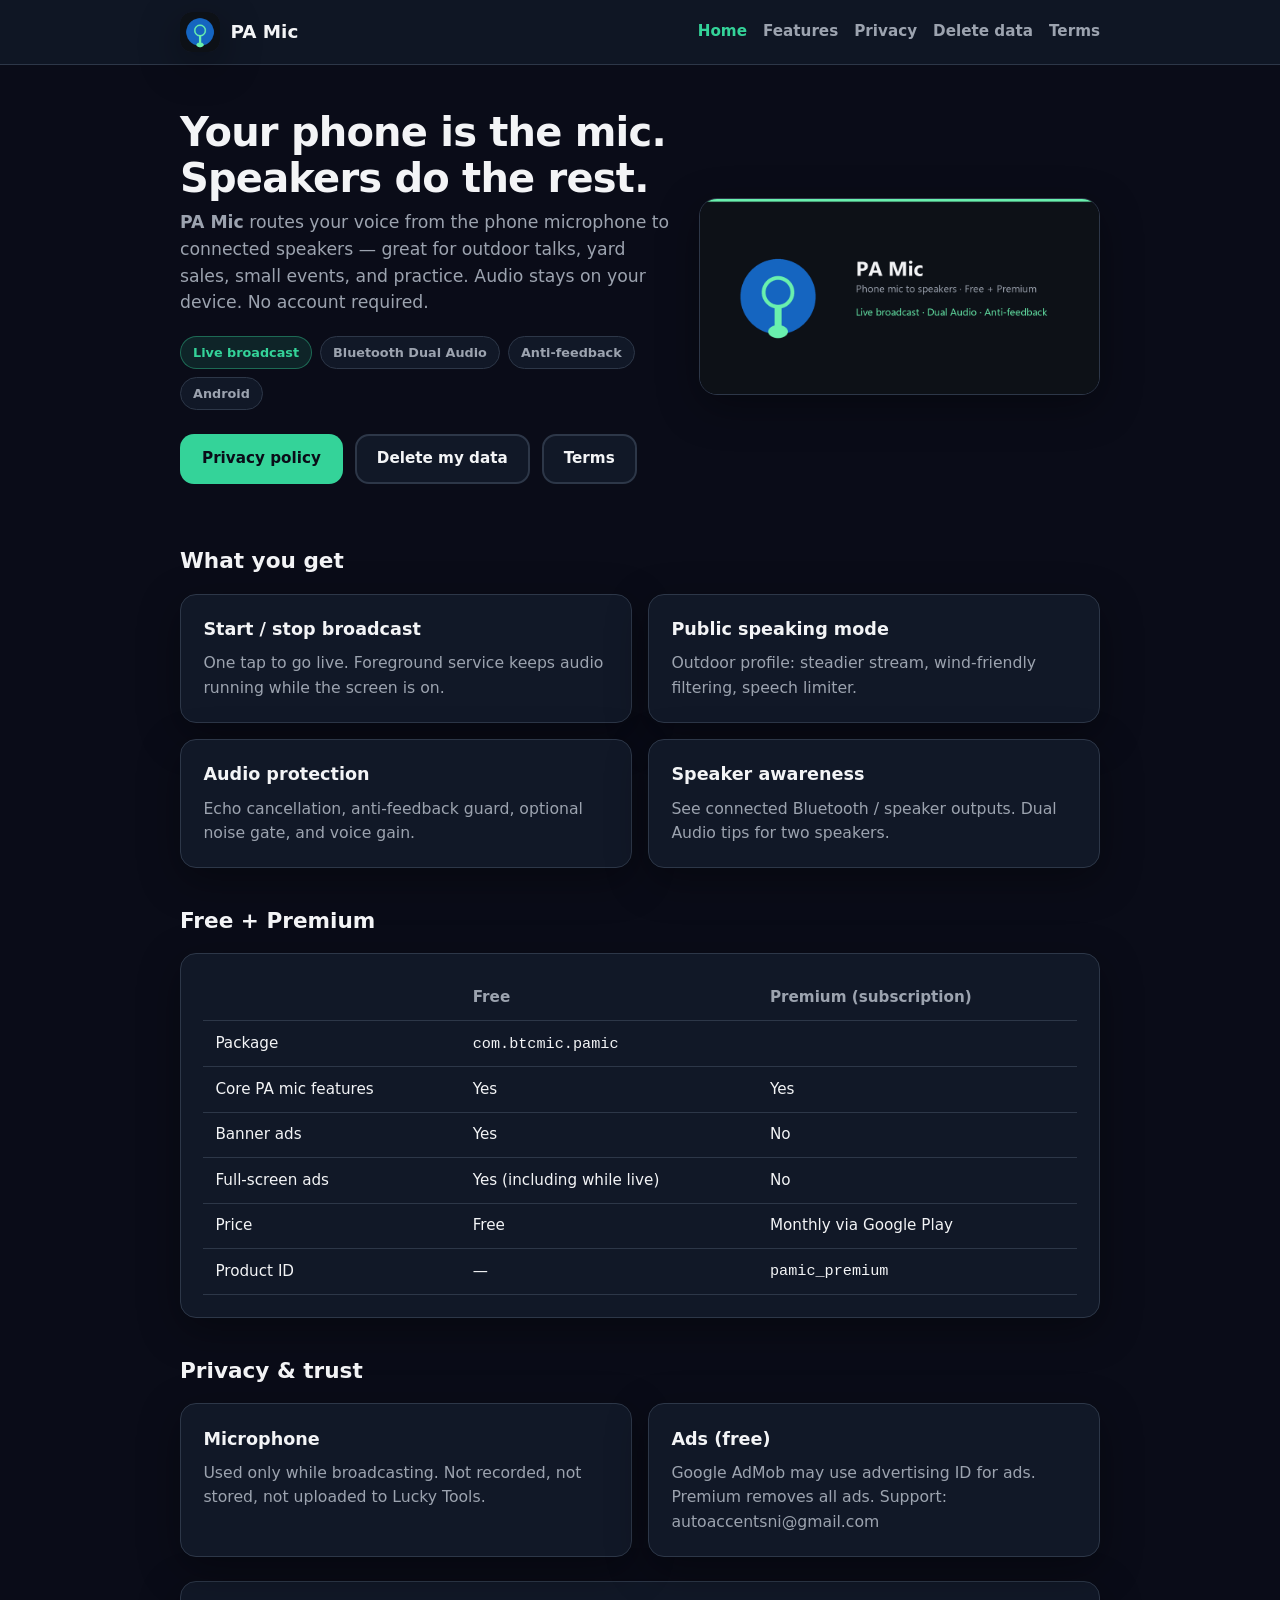
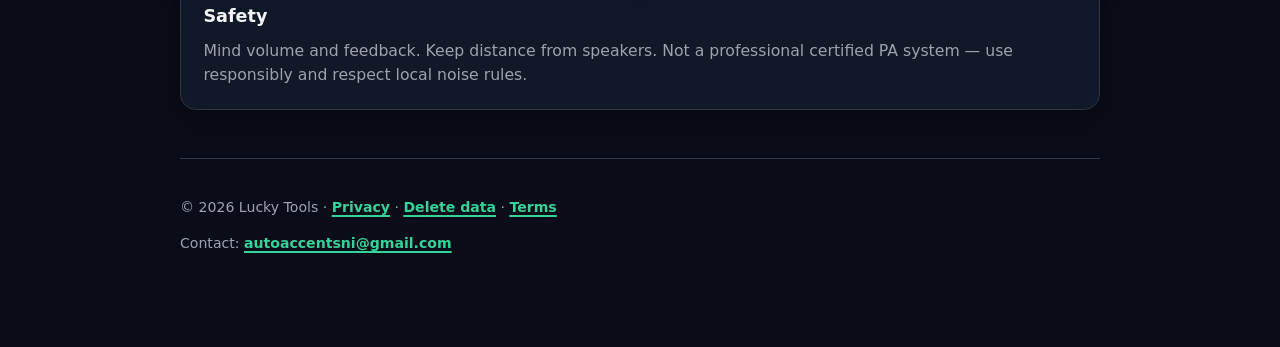
==== index.html @ 46acba79 "PA Mic freemium website — privacy, terms, delete data" ====
<!DOCTYPE html>
<html lang="en-GB">
<head>
  <meta charset="utf-8" />
  <meta name="viewport" content="width=device-width, initial-scale=1" />
  <title>PA Mic — phone microphone to speakers</title>
  <meta name="description" content="PA Mic by Lucky Tools. Speak into your phone and broadcast your voice to Bluetooth or phone speakers. Free with ads, or Premium ad-free." />
  <meta property="og:title" content="PA Mic" />
  <meta property="og:description" content="Turn your phone into a PA mic for outdoor speaking and events." />
  <meta property="og:image" content="assets/feature_graphic.png" />
  <link rel="stylesheet" href="styles.css" />
  <link rel="icon" type="image/png" href="assets/icon_512.png" />
  <link rel="apple-touch-icon" href="assets/icon_512.png" />
</head>
<body>
  <header class="site-header">
    <div class="inner">
      <a class="brand" href="index.html">
        <span class="brand-mark"><img src="assets/icon_512.png" alt="" width="40" height="40" /></span>
        PA Mic
      </a>
      <nav class="nav" aria-label="Main">
        <a href="index.html" aria-current="page">Home</a>
        <a href="#features">Features</a>
        <a href="privacy.html">Privacy</a>
        <a href="delete-data.html">Delete data</a>
        <a href="terms.html">Terms</a>
      </nav>
    </div>
  </header>

  <main class="wrap">
    <section class="hero">
      <div>
        <h1>Your phone is the mic. Speakers do the rest.</h1>
        <p class="lede">
          <strong>PA Mic</strong> routes your voice from the phone microphone to connected
          speakers — great for outdoor talks, yard sales, small events, and practice.
          Audio stays on your device. No account required.
        </p>
        <div class="badge-row">
          <span class="badge accent">Live broadcast</span>
          <span class="badge">Bluetooth Dual Audio</span>
          <span class="badge">Anti-feedback</span>
          <span class="badge">Android</span>
        </div>
        <div class="btn-row">
          <a class="btn btn-primary" href="privacy.html">Privacy policy</a>
          <a class="btn btn-secondary" href="delete-data.html">Delete my data</a>
          <a class="btn btn-secondary" href="terms.html">Terms</a>
        </div>
      </div>
      <div>
        <img class="hero-feature" src="assets/feature_graphic.png" width="1024" height="500" alt="PA Mic — speak into your phone, play on speakers" />
      </div>
    </section>

    <section class="section" id="features">
      <div class="section-head">
        <h2>What you get</h2>
      </div>
      <div class="grid-2">
        <article class="card">
          <h3>Start / stop broadcast</h3>
          <p>One tap to go live. Foreground service keeps audio running while the screen is on.</p>
        </article>
        <article class="card">
          <h3>Public speaking mode</h3>
          <p>Outdoor profile: steadier stream, wind-friendly filtering, speech limiter.</p>
        </article>
        <article class="card">
          <h3>Audio protection</h3>
          <p>Echo cancellation, anti-feedback guard, optional noise gate, and voice gain.</p>
        </article>
        <article class="card">
          <h3>Speaker awareness</h3>
          <p>See connected Bluetooth / speaker outputs. Dual Audio tips for two speakers.</p>
        </article>
      </div>
    </section>

    <section class="section">
      <div class="section-head">
        <h2>Free + Premium</h2>
      </div>
      <div class="card" style="overflow-x:auto">
        <table class="tier-table">
          <thead>
            <tr><th></th><th>Free</th><th>Premium (subscription)</th></tr>
          </thead>
          <tbody>
            <tr>
              <td>Package</td>
              <td colspan="2"><code>com.btcmic.pamic</code></td>
            </tr>
            <tr><td>Core PA mic features</td><td>Yes</td><td>Yes</td></tr>
            <tr><td>Banner ads</td><td>Yes</td><td>No</td></tr>
            <tr><td>Full-screen ads</td><td>Yes (including while live)</td><td>No</td></tr>
            <tr><td>Price</td><td>Free</td><td>Monthly via Google Play</td></tr>
            <tr><td>Product ID</td><td>—</td><td><code>pamic_premium</code></td></tr>
          </tbody>
        </table>
      </div>
    </section>

    <section class="section">
      <div class="section-head"><h2>Privacy &amp; trust</h2></div>
      <div class="grid-2">
        <article class="card">
          <h3>Microphone</h3>
          <p>Used only while broadcasting. Not recorded, not stored, not uploaded to Lucky Tools.</p>
        </article>
        <article class="card">
          <h3>Ads (free)</h3>
          <p>Google AdMob may use advertising ID for ads. Premium removes all ads. Support: autoaccentsni@gmail.com</p>
        </article>
      </div>
    </section>

    <article class="card" style="margin-top:1.5rem">
      <h3>Safety</h3>
      <p>
        Mind volume and feedback. Keep distance from speakers. Not a professional certified PA system —
        use responsibly and respect local noise rules.
      </p>
    </article>

    <footer class="site-footer">
      <p>© <span id="y"></span> Lucky Tools ·
        <a href="privacy.html">Privacy</a> ·
        <a href="delete-data.html">Delete data</a> ·
        <a href="terms.html">Terms</a>
      </p>
      <p>Contact: <a href="mailto:autoaccentsni@gmail.com">autoaccentsni@gmail.com</a></p>
    </footer>
  </main>
  <script>document.getElementById('y').textContent = new Date().getFullYear();</script>
</body>
</html>
---- styles.css ----
/* UK Pay Calc — dark mint theme (matches app) */
:root {
  --bg: #0a0c18;
  --surface: #111827;
  --surface-high: #1a1f35;
  --ink: #f3f4f6;
  --muted: #9ca3af;
  --accent: #34d399;
  --accent-dim: #10b981;
  --border: #2d3748;
  --danger: #ef4444;
  --radius: 16px;
  --shadow: 0 12px 40px rgba(0, 0, 0, 0.35);
  --max: 960px;
  --font: "Segoe UI", system-ui, -apple-system, Roboto, "Helvetica Neue", Arial, sans-serif;
}

*,
*::before,
*::after {
  box-sizing: border-box;
}

html {
  scroll-behavior: smooth;
}

body {
  margin: 0;
  font-family: var(--font);
  background: var(--bg);
  color: var(--ink);
  line-height: 1.55;
  font-size: 17px;
  min-height: 100vh;
}

img {
  max-width: 100%;
  height: auto;
  display: block;
}

a {
  color: var(--accent);
  text-decoration-thickness: 1.5px;
  text-underline-offset: 3px;
}

a:hover {
  color: var(--accent-dim);
}

.wrap {
  max-width: var(--max);
  margin: 0 auto;
  padding: 0 1.25rem 3rem;
}

.site-header {
  background: rgba(17, 24, 39, 0.92);
  border-bottom: 1px solid var(--border);
  position: sticky;
  top: 0;
  z-index: 20;
  backdrop-filter: blur(10px);
}

.site-header .inner {
  max-width: var(--max);
  margin: 0 auto;
  padding: 0.75rem 1.25rem;
  display: flex;
  align-items: center;
  justify-content: space-between;
  gap: 1rem;
  flex-wrap: wrap;
}

.brand {
  display: flex;
  align-items: center;
  gap: 0.65rem;
  text-decoration: none;
  color: var(--ink);
  font-weight: 700;
  font-size: 1.15rem;
}

.brand-mark {
  width: 40px;
  height: 40px;
  border-radius: 12px;
  overflow: hidden;
  box-shadow: var(--shadow);
  flex-shrink: 0;
  background: var(--surface-high);
}

.brand-mark img {
  width: 100%;
  height: 100%;
  object-fit: cover;
}

.nav {
  display: flex;
  gap: 0.35rem 1rem;
  flex-wrap: wrap;
  font-size: 0.95rem;
}

.nav a {
  color: var(--muted);
  text-decoration: none;
  font-weight: 600;
}

.nav a:hover,
.nav a[aria-current="page"] {
  color: var(--accent);
}

.hero {
  padding: 2rem 0 1rem;
  display: grid;
  gap: 1.75rem;
  align-items: center;
}

@media (min-width: 800px) {
  .hero {
    grid-template-columns: 1.1fr 0.9fr;
    padding: 2.75rem 0 1.5rem;
  }
}

.hero h1 {
  margin: 0 0 0.5rem;
  font-size: clamp(1.85rem, 4vw, 2.5rem);
  font-weight: 800;
  letter-spacing: -0.02em;
  line-height: 1.15;
}

.hero .lede {
  margin: 0;
  color: var(--muted);
  font-size: 1.08rem;
  max-width: 36em;
}

.hero-feature {
  width: 100%;
  border-radius: 18px;
  border: 1px solid var(--border);
  box-shadow: var(--shadow);
  background: var(--surface);
}

.badge-row {
  display: flex;
  flex-wrap: wrap;
  gap: 0.5rem;
  margin-top: 1.25rem;
}

.badge {
  display: inline-block;
  padding: 0.35rem 0.75rem;
  border-radius: 999px;
  background: var(--surface);
  border: 1px solid var(--border);
  font-size: 0.8rem;
  font-weight: 600;
  color: var(--muted);
}

.badge.accent {
  background: rgba(52, 211, 153, 0.12);
  border-color: rgba(52, 211, 153, 0.4);
  color: var(--accent);
}

.section {
  margin: 2.25rem 0 1rem;
}

.section-head {
  display: flex;
  flex-wrap: wrap;
  align-items: baseline;
  justify-content: space-between;
  gap: 0.5rem 1rem;
  margin-bottom: 1rem;
}

.section-head h2 {
  margin: 0;
  font-size: 1.35rem;
  font-weight: 800;
}

.section-head p {
  margin: 0;
  color: var(--muted);
  font-size: 0.95rem;
}

.shot-gallery {
  display: grid;
  grid-template-columns: repeat(2, 1fr);
  gap: 0.85rem;
}

@media (min-width: 720px) {
  .shot-gallery {
    grid-template-columns: repeat(3, 1fr);
    gap: 1rem;
  }
}

.shot-card {
  background: var(--surface);
  border: 1px solid var(--border);
  border-radius: 18px;
  overflow: hidden;
  box-shadow: var(--shadow);
}

.shot-card figure {
  margin: 0;
  background: #0d111c;
  aspect-ratio: 9 / 16;
  overflow: hidden;
}

.shot-card img {
  width: 100%;
  height: 100%;
  object-fit: cover;
  object-position: top center;
}

.shot-card figcaption {
  padding: 0.75rem 0.9rem 0.95rem;
  font-size: 0.88rem;
  font-weight: 700;
  color: var(--ink);
}

.shot-card figcaption span {
  display: block;
  margin-top: 0.2rem;
  font-weight: 500;
  color: var(--muted);
  font-size: 0.82rem;
  line-height: 1.35;
}

.card {
  background: var(--surface);
  border: 1px solid var(--border);
  border-radius: var(--radius);
  padding: 1.35rem 1.4rem;
  box-shadow: var(--shadow);
}

.card h2,
.card h3 {
  margin: 0 0 0.5rem;
  font-size: 1.1rem;
}

.card p {
  margin: 0;
  color: var(--muted);
  font-size: 0.98rem;
}

.grid-2 {
  display: grid;
  gap: 1rem;
}

@media (min-width: 560px) {
  .grid-2 {
    grid-template-columns: 1fr 1fr;
  }
}

.btn-row {
  display: flex;
  flex-wrap: wrap;
  gap: 0.75rem;
  margin-top: 1.5rem;
}

.btn {
  display: inline-flex;
  align-items: center;
  justify-content: center;
  min-height: 48px;
  padding: 0.7rem 1.25rem;
  border-radius: 14px;
  font-weight: 700;
  font-size: 0.95rem;
  text-decoration: none;
  border: 2px solid transparent;
}

.btn-primary {
  background: var(--accent);
  color: var(--bg);
}

.btn-primary:hover {
  background: var(--accent-dim);
  color: var(--bg);
}

.btn-secondary {
  background: var(--surface);
  color: var(--ink);
  border-color: var(--border);
}

.btn-secondary:hover {
  background: var(--surface-high);
  color: var(--ink);
}

.doc-meta {
  color: var(--muted);
  font-size: 0.9rem;
  margin: 0 0 1.5rem;
}

.doc h1 {
  font-size: 1.85rem;
  margin: 1.5rem 0 0.35rem;
  font-weight: 800;
}

.doc h2 {
  font-size: 1.2rem;
  margin: 1.75rem 0 0.5rem;
  font-weight: 700;
  color: var(--ink);
  padding-top: 0.25rem;
  border-top: 1px solid var(--border);
}

.doc h2:first-of-type {
  border-top: none;
  padding-top: 0;
}

.doc p,
.doc li {
  color: var(--ink);
}

.doc ul,
.doc ol {
  padding-left: 1.25rem;
}

.doc li {
  margin: 0.35rem 0;
}

.doc .note {
  background: rgba(52, 211, 153, 0.1);
  border: 1px solid rgba(52, 211, 153, 0.28);
  border-radius: 12px;
  padding: 0.9rem 1rem;
  font-size: 0.95rem;
  margin: 1rem 0;
  color: var(--ink);
}

.doc code {
  font-size: 0.9em;
  background: var(--surface-high);
  padding: 0.1rem 0.35rem;
  border-radius: 6px;
}

.site-footer {
  margin-top: 3rem;
  padding: 1.5rem 0 2rem;
  border-top: 1px solid var(--border);
  color: var(--muted);
  font-size: 0.88rem;
}

.site-footer a {
  font-weight: 600;
}

.tier-table {
  width: 100%;
  border-collapse: collapse;
  font-size: 0.95rem;
}

.tier-table th,
.tier-table td {
  text-align: left;
  padding: 0.65rem 0.75rem;
  border-bottom: 1px solid var(--border);
}

.tier-table th {
  color: var(--muted);
  font-weight: 600;
}
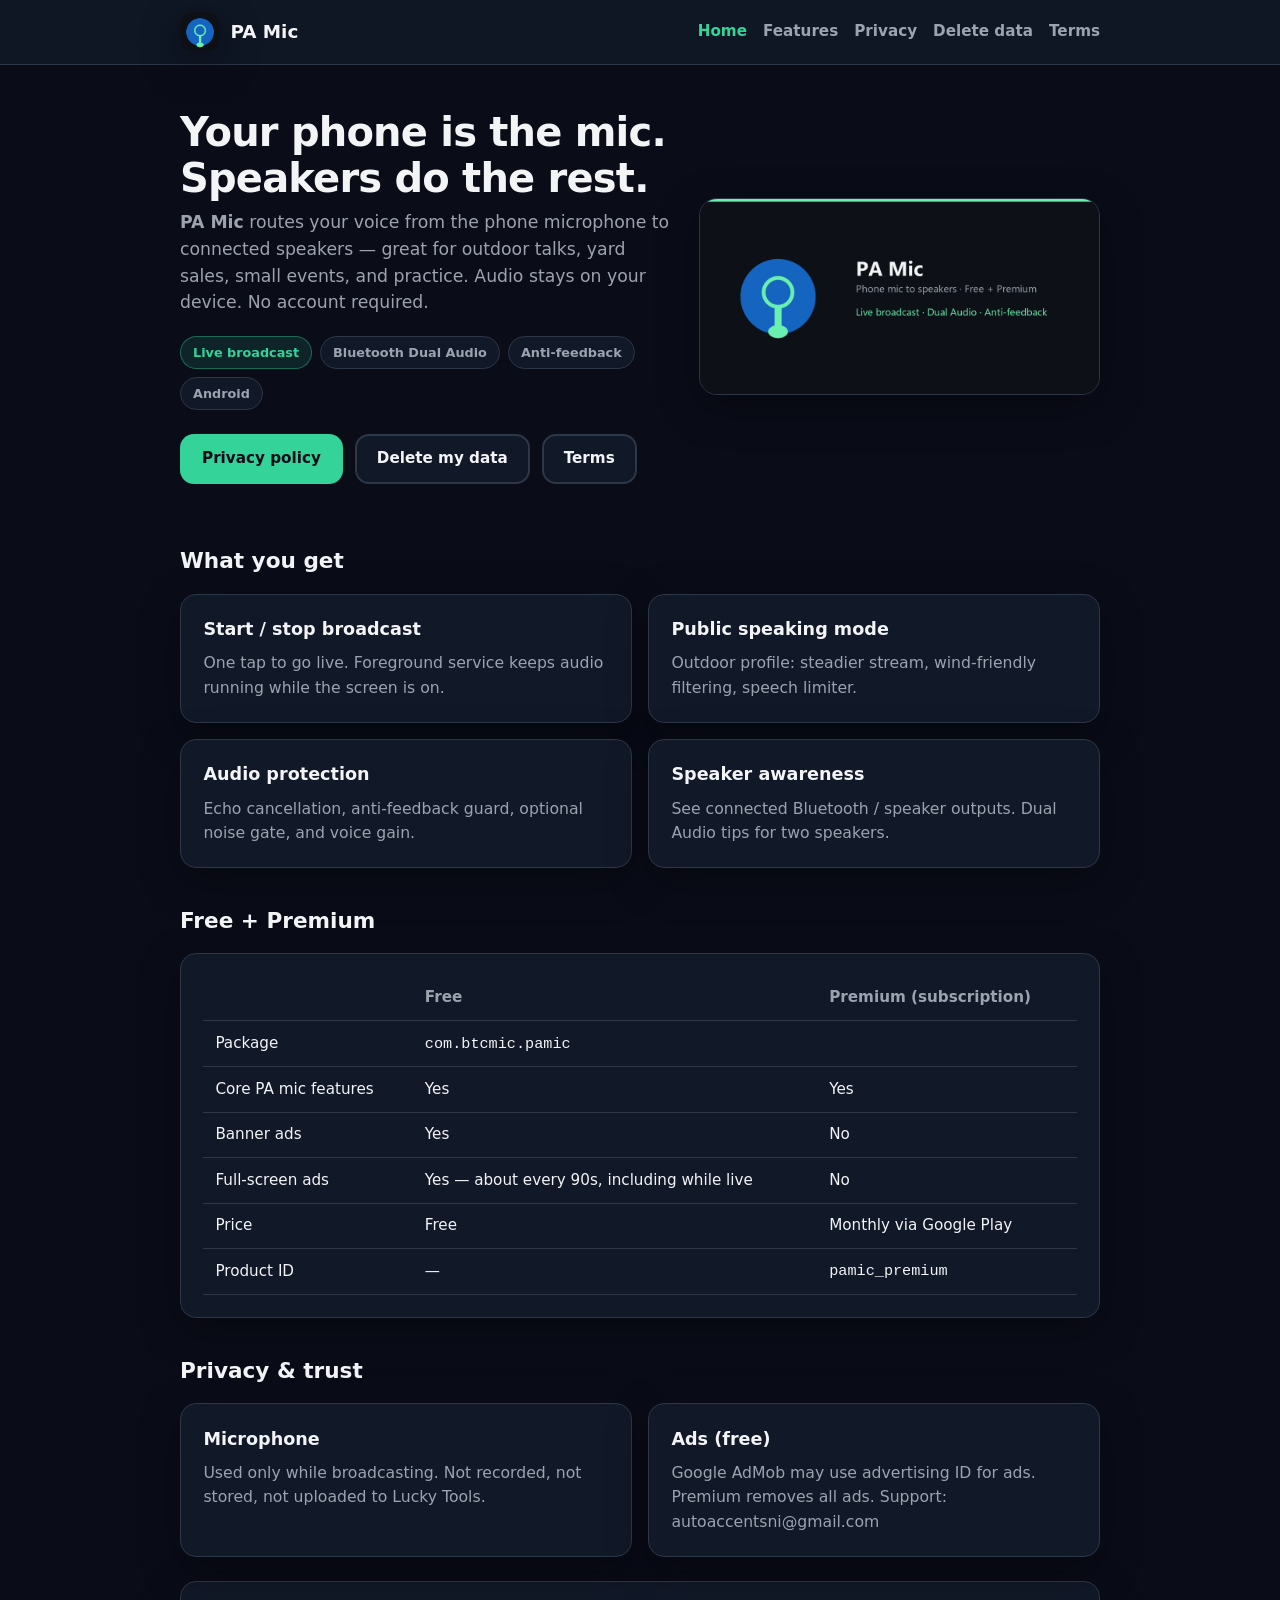
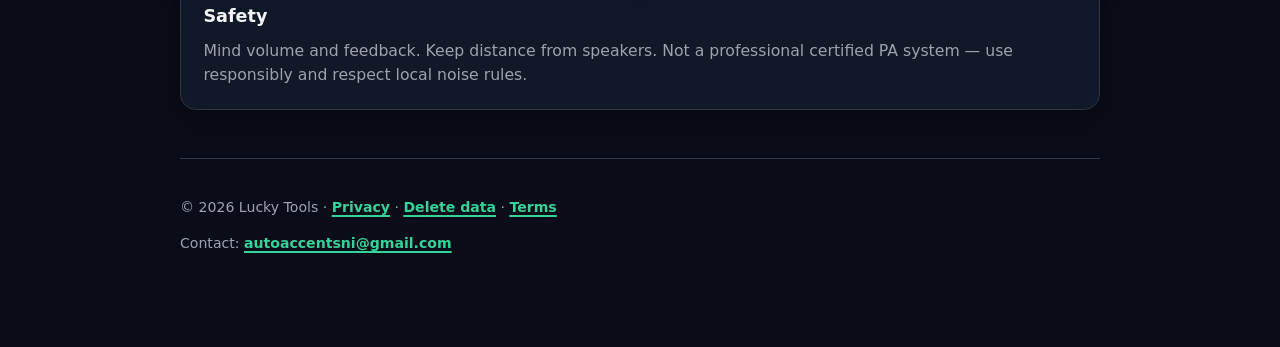
==== commit 4342fe7a: "Document free-tier interstitial every 90s" ====
--- a/index.html
+++ b/index.html
@@ -95,7 +95,7 @@
             </tr>
             <tr><td>Core PA mic features</td><td>Yes</td><td>Yes</td></tr>
             <tr><td>Banner ads</td><td>Yes</td><td>No</td></tr>
-            <tr><td>Full-screen ads</td><td>Yes (including while live)</td><td>No</td></tr>
+            <tr><td>Full-screen ads</td><td>Yes — about every 90s, including while live</td><td>No</td></tr>
             <tr><td>Price</td><td>Free</td><td>Monthly via Google Play</td></tr>
             <tr><td>Product ID</td><td>—</td><td><code>pamic_premium</code></td></tr>
           </tbody>
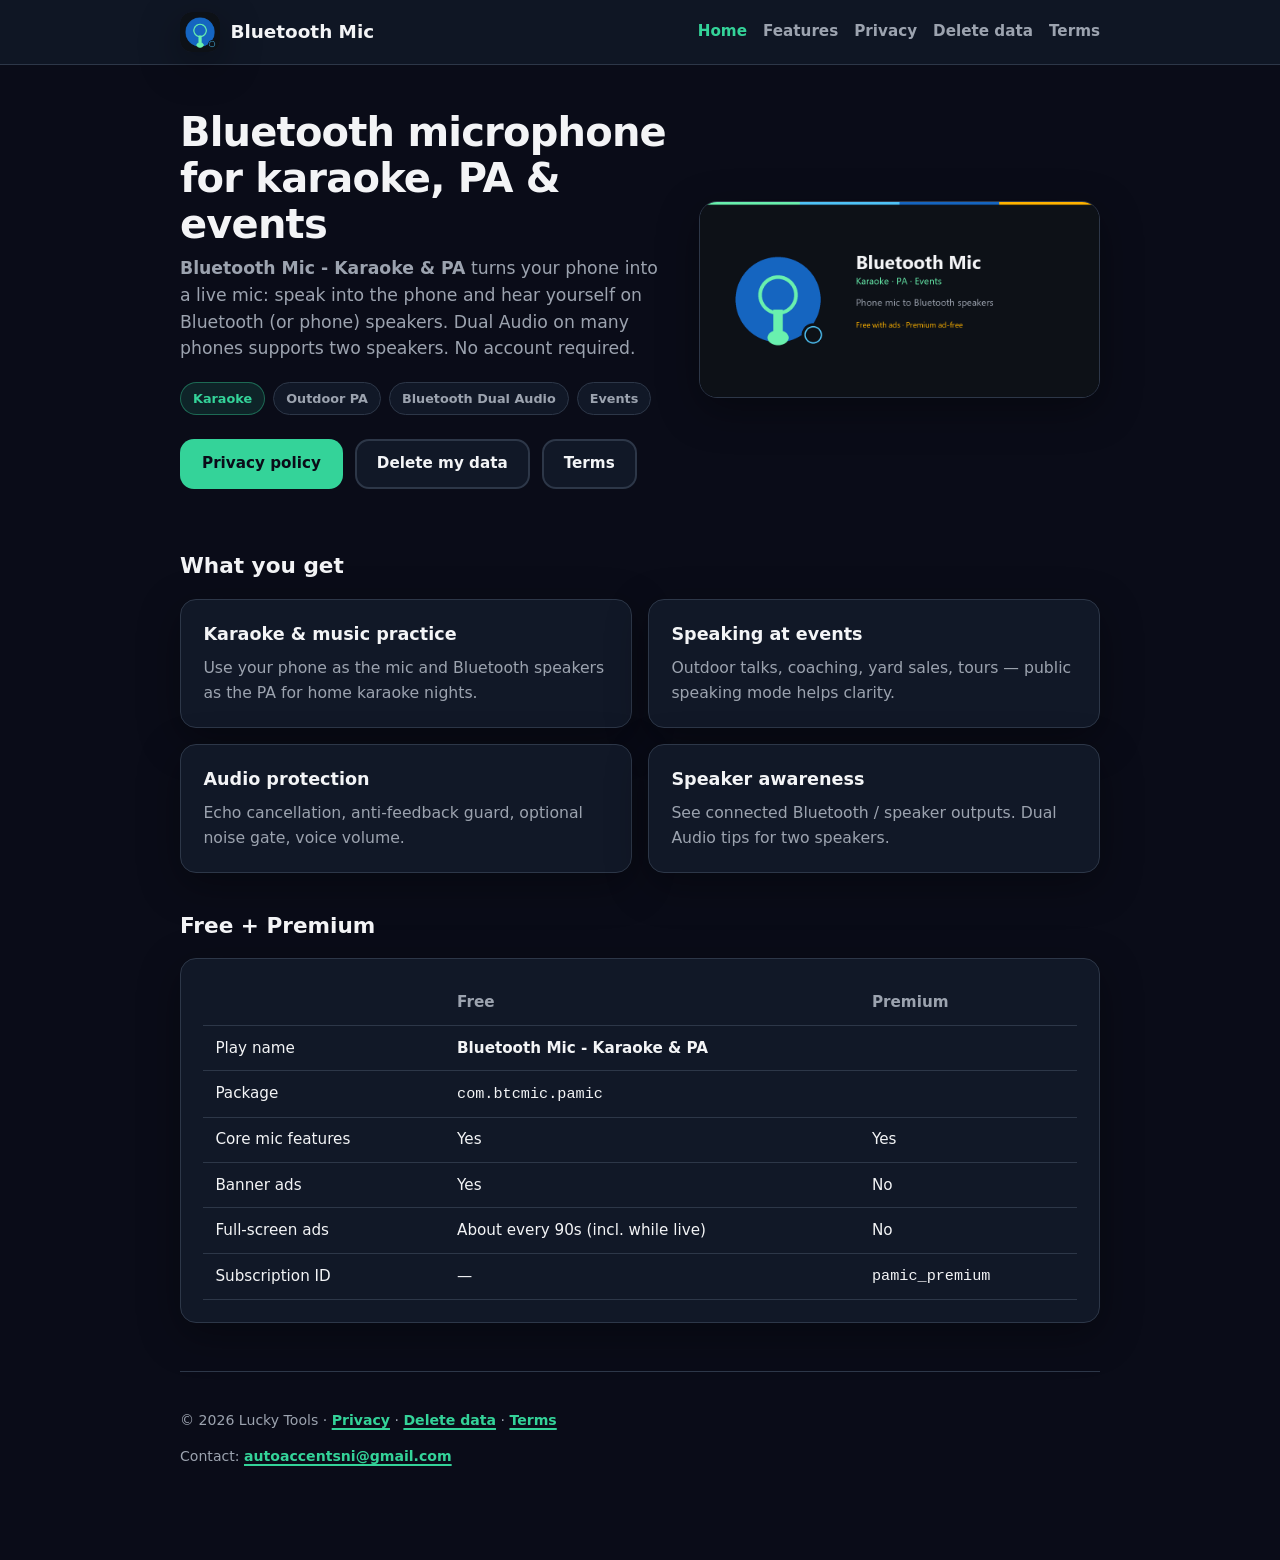
==== commit c75a4cc1: "Rename branding to Bluetooth Mic - Karaoke and PA" ====
--- a/index.html
+++ b/index.html
@@ -3,10 +3,10 @@
 <head>
   <meta charset="utf-8" />
   <meta name="viewport" content="width=device-width, initial-scale=1" />
-  <title>PA Mic — phone microphone to speakers</title>
-  <meta name="description" content="PA Mic by Lucky Tools. Speak into your phone and broadcast your voice to Bluetooth or phone speakers. Free with ads, or Premium ad-free." />
-  <meta property="og:title" content="PA Mic" />
-  <meta property="og:description" content="Turn your phone into a PA mic for outdoor speaking and events." />
+  <title>Bluetooth Mic - Karaoke &amp; PA — phone mic to speakers</title>
+  <meta name="description" content="Bluetooth Mic by Lucky Tools. Karaoke, PA and events — speak into your phone, play on Bluetooth speakers. Free with ads or Premium ad-free." />
+  <meta property="og:title" content="Bluetooth Mic - Karaoke &amp; PA" />
+  <meta property="og:description" content="Phone mic to Bluetooth speakers for karaoke, parties and outdoor speaking." />
   <meta property="og:image" content="assets/feature_graphic.png" />
   <link rel="stylesheet" href="styles.css" />
   <link rel="icon" type="image/png" href="assets/icon_512.png" />
@@ -17,7 +17,7 @@
     <div class="inner">
       <a class="brand" href="index.html">
         <span class="brand-mark"><img src="assets/icon_512.png" alt="" width="40" height="40" /></span>
-        PA Mic
+        Bluetooth Mic
       </a>
       <nav class="nav" aria-label="Main">
         <a href="index.html" aria-current="page">Home</a>
@@ -32,17 +32,17 @@
   <main class="wrap">
     <section class="hero">
       <div>
-        <h1>Your phone is the mic. Speakers do the rest.</h1>
+        <h1>Bluetooth microphone for karaoke, PA &amp; events</h1>
         <p class="lede">
-          <strong>PA Mic</strong> routes your voice from the phone microphone to connected
-          speakers — great for outdoor talks, yard sales, small events, and practice.
-          Audio stays on your device. No account required.
+          <strong>Bluetooth Mic - Karaoke &amp; PA</strong> turns your phone into a live mic:
+          speak into the phone and hear yourself on Bluetooth (or phone) speakers.
+          Dual Audio on many phones supports two speakers. No account required.
         </p>
         <div class="badge-row">
-          <span class="badge accent">Live broadcast</span>
+          <span class="badge accent">Karaoke</span>
+          <span class="badge">Outdoor PA</span>
           <span class="badge">Bluetooth Dual Audio</span>
-          <span class="badge">Anti-feedback</span>
-          <span class="badge">Android</span>
+          <span class="badge">Events</span>
         </div>
         <div class="btn-row">
           <a class="btn btn-primary" href="privacy.html">Privacy policy</a>
@@ -51,26 +51,24 @@
         </div>
       </div>
       <div>
-        <img class="hero-feature" src="assets/feature_graphic.png" width="1024" height="500" alt="PA Mic — speak into your phone, play on speakers" />
+        <img class="hero-feature" src="assets/feature_graphic.png" width="1024" height="500" alt="Bluetooth Mic - Karaoke and PA" />
       </div>
     </section>
 
     <section class="section" id="features">
-      <div class="section-head">
-        <h2>What you get</h2>
-      </div>
+      <div class="section-head"><h2>What you get</h2></div>
       <div class="grid-2">
         <article class="card">
-          <h3>Start / stop broadcast</h3>
-          <p>One tap to go live. Foreground service keeps audio running while the screen is on.</p>
+          <h3>Karaoke &amp; music practice</h3>
+          <p>Use your phone as the mic and Bluetooth speakers as the PA for home karaoke nights.</p>
         </article>
         <article class="card">
-          <h3>Public speaking mode</h3>
-          <p>Outdoor profile: steadier stream, wind-friendly filtering, speech limiter.</p>
+          <h3>Speaking at events</h3>
+          <p>Outdoor talks, coaching, yard sales, tours — public speaking mode helps clarity.</p>
         </article>
         <article class="card">
           <h3>Audio protection</h3>
-          <p>Echo cancellation, anti-feedback guard, optional noise gate, and voice gain.</p>
+          <p>Echo cancellation, anti-feedback guard, optional noise gate, voice volume.</p>
         </article>
         <article class="card">
           <h3>Speaker awareness</h3>
@@ -80,50 +78,29 @@
     </section>
 
     <section class="section">
-      <div class="section-head">
-        <h2>Free + Premium</h2>
-      </div>
+      <div class="section-head"><h2>Free + Premium</h2></div>
       <div class="card" style="overflow-x:auto">
         <table class="tier-table">
           <thead>
-            <tr><th></th><th>Free</th><th>Premium (subscription)</th></tr>
+            <tr><th></th><th>Free</th><th>Premium</th></tr>
           </thead>
           <tbody>
+            <tr>
+              <td>Play name</td>
+              <td colspan="2"><strong>Bluetooth Mic - Karaoke &amp; PA</strong></td>
+            </tr>
             <tr>
               <td>Package</td>
               <td colspan="2"><code>com.btcmic.pamic</code></td>
             </tr>
-            <tr><td>Core PA mic features</td><td>Yes</td><td>Yes</td></tr>
+            <tr><td>Core mic features</td><td>Yes</td><td>Yes</td></tr>
             <tr><td>Banner ads</td><td>Yes</td><td>No</td></tr>
-            <tr><td>Full-screen ads</td><td>Yes — about every 90s, including while live</td><td>No</td></tr>
-            <tr><td>Price</td><td>Free</td><td>Monthly via Google Play</td></tr>
-            <tr><td>Product ID</td><td>—</td><td><code>pamic_premium</code></td></tr>
+            <tr><td>Full-screen ads</td><td>About every 90s (incl. while live)</td><td>No</td></tr>
+            <tr><td>Subscription ID</td><td>—</td><td><code>pamic_premium</code></td></tr>
           </tbody>
         </table>
       </div>
     </section>
-
-    <section class="section">
-      <div class="section-head"><h2>Privacy &amp; trust</h2></div>
-      <div class="grid-2">
-        <article class="card">
-          <h3>Microphone</h3>
-          <p>Used only while broadcasting. Not recorded, not stored, not uploaded to Lucky Tools.</p>
-        </article>
-        <article class="card">
-          <h3>Ads (free)</h3>
-          <p>Google AdMob may use advertising ID for ads. Premium removes all ads. Support: autoaccentsni@gmail.com</p>
-        </article>
-      </div>
-    </section>
-
-    <article class="card" style="margin-top:1.5rem">
-      <h3>Safety</h3>
-      <p>
-        Mind volume and feedback. Keep distance from speakers. Not a professional certified PA system —
-        use responsibly and respect local noise rules.
-      </p>
-    </article>
 
     <footer class="site-footer">
       <p>© <span id="y"></span> Lucky Tools ·
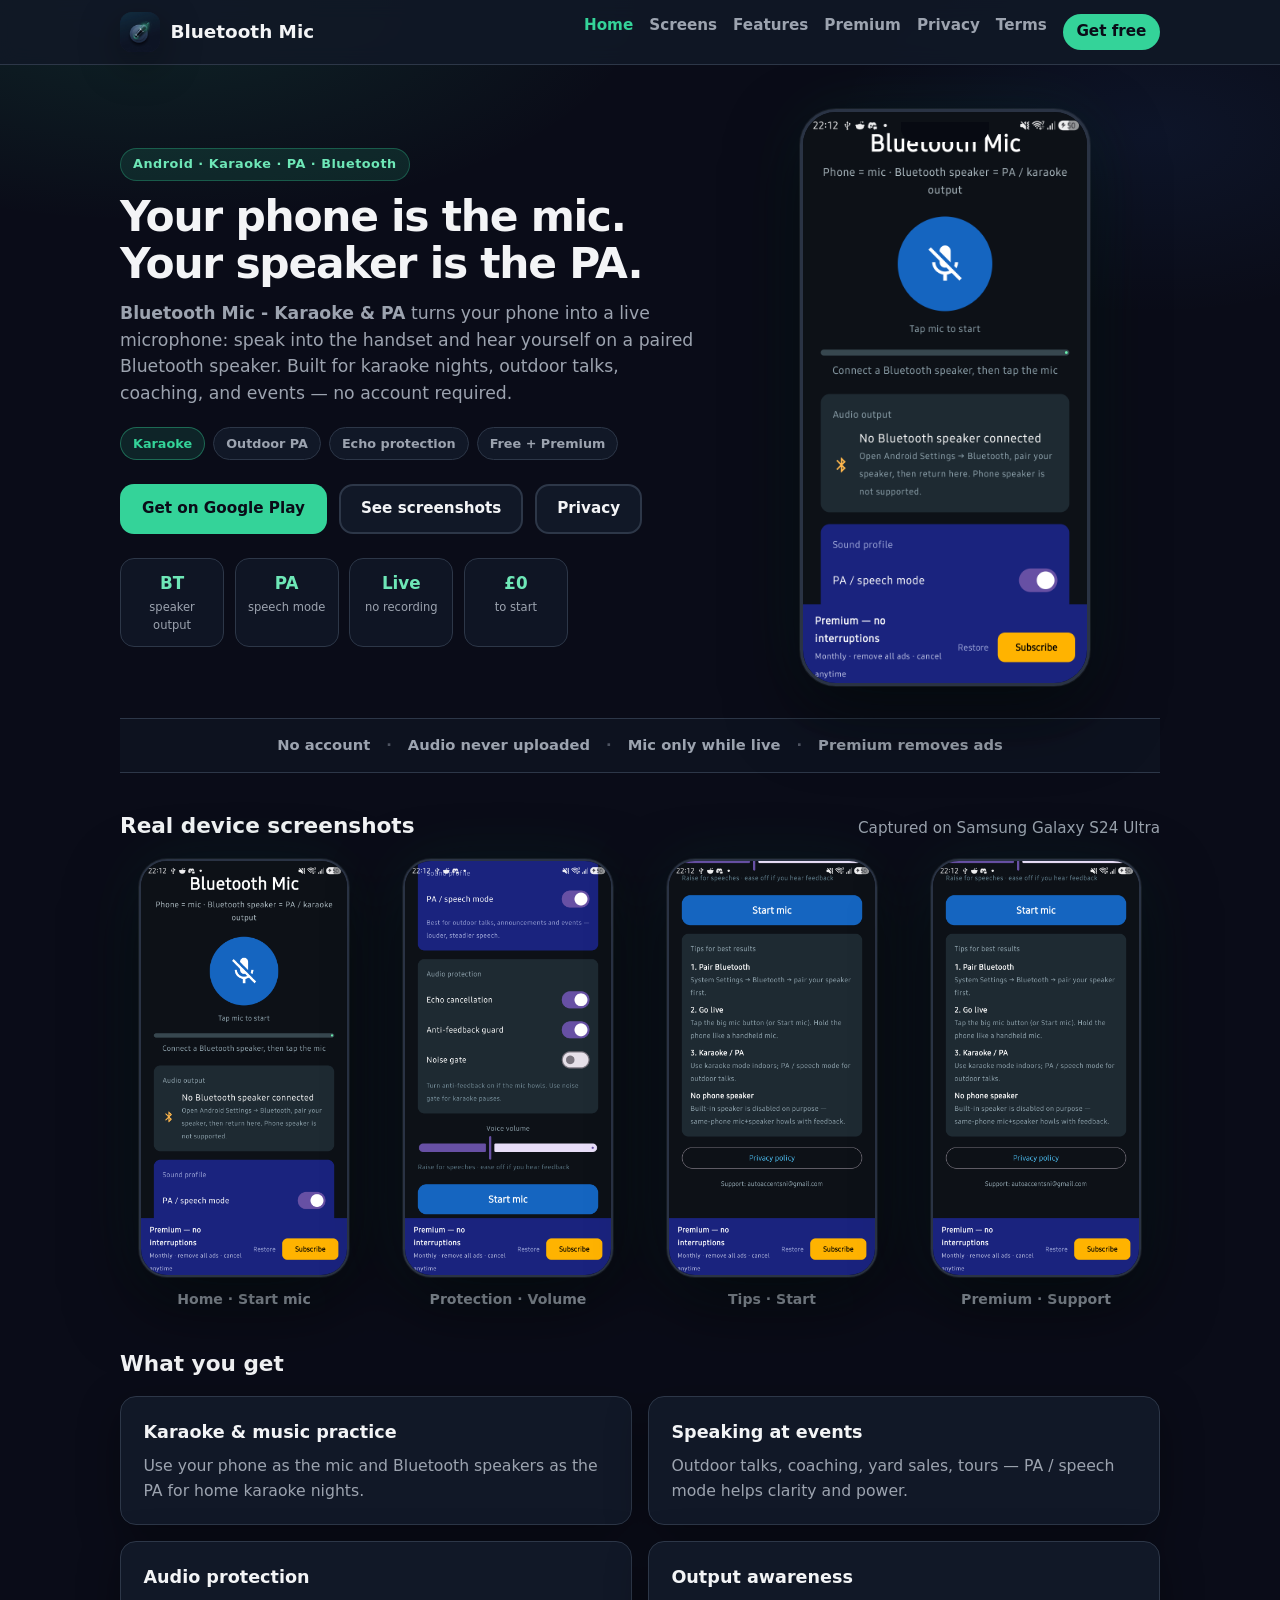
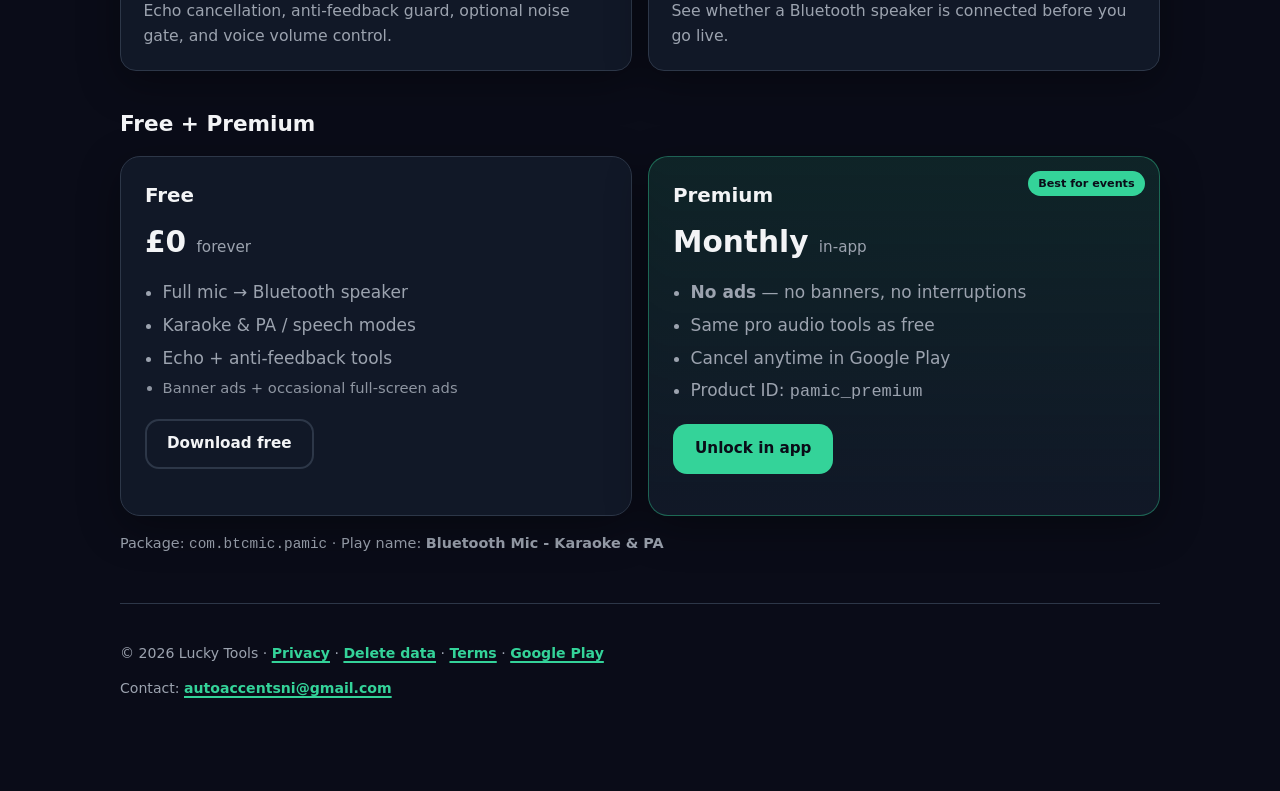
==== commit 7fd012fc: "Professional landing with Samsung S24 screenshots and phone frames" ====
--- a/index.html
+++ b/index.html
@@ -5,14 +5,43 @@
   <meta name="viewport" content="width=device-width, initial-scale=1" />
   <title>Bluetooth Mic - Karaoke &amp; PA — phone mic to speakers</title>
   <meta name="description" content="Bluetooth Mic by Lucky Tools. Karaoke, PA and events — speak into your phone, play on Bluetooth speakers. Free with ads or Premium ad-free." />
+  <meta name="theme-color" content="#0a0c18" />
+  <meta name="robots" content="index, follow" />
+  <link rel="canonical" href="https://13ond21.github.io/pa-mic/" />
+
+  <meta property="og:type" content="website" />
   <meta property="og:title" content="Bluetooth Mic - Karaoke &amp; PA" />
   <meta property="og:description" content="Phone mic to Bluetooth speakers for karaoke, parties and outdoor speaking." />
-  <meta property="og:image" content="assets/feature_graphic.png" />
+  <meta property="og:url" content="https://13ond21.github.io/pa-mic/" />
+  <meta property="og:image" content="https://13ond21.github.io/pa-mic/screenshots/01-home.png" />
+  <meta property="og:locale" content="en_GB" />
+
+  <meta name="twitter:card" content="summary_large_image" />
+  <meta name="twitter:title" content="Bluetooth Mic - Karaoke &amp; PA" />
+  <meta name="twitter:description" content="Phone mic → Bluetooth speakers. Karaoke, PA, events." />
+  <meta name="twitter:image" content="https://13ond21.github.io/pa-mic/screenshots/01-home.png" />
+
   <link rel="stylesheet" href="styles.css" />
   <link rel="icon" type="image/png" href="assets/icon_512.png" />
   <link rel="apple-touch-icon" href="assets/icon_512.png" />
+
+  <script type="application/ld+json">
+  {
+    "@context": "https://schema.org",
+    "@type": "SoftwareApplication",
+    "name": "Bluetooth Mic - Karaoke & PA",
+    "operatingSystem": "Android",
+    "applicationCategory": "MultimediaApplication",
+    "description": "Speak into your phone and hear yourself on Bluetooth speakers for karaoke, PA and events.",
+    "offers": { "@type": "Offer", "price": "0", "priceCurrency": "GBP" },
+    "downloadUrl": "https://play.google.com/store/apps/details?id=com.btcmic.pamic",
+    "author": { "@type": "Organization", "name": "Lucky Tools", "email": "autoaccentsni@gmail.com" }
+  }
+  </script>
 </head>
 <body>
+  <div class="page-glow" aria-hidden="true"></div>
+
   <header class="site-header">
     <div class="inner">
       <a class="brand" href="index.html">
@@ -21,10 +50,12 @@
       </a>
       <nav class="nav" aria-label="Main">
         <a href="index.html" aria-current="page">Home</a>
+        <a href="#screens">Screens</a>
         <a href="#features">Features</a>
+        <a href="#premium">Premium</a>
         <a href="privacy.html">Privacy</a>
-        <a href="delete-data.html">Delete data</a>
         <a href="terms.html">Terms</a>
+        <a class="nav-cta" href="https://play.google.com/store/apps/details?id=com.btcmic.pamic">Get free</a>
       </nav>
     </div>
   </header>
@@ -32,26 +63,86 @@
   <main class="wrap">
     <section class="hero">
       <div>
-        <h1>Bluetooth microphone for karaoke, PA &amp; events</h1>
+        <p class="eyebrow">Android · Karaoke · PA · Bluetooth</p>
+        <h1>Your phone is the mic. Your speaker is the PA.</h1>
         <p class="lede">
-          <strong>Bluetooth Mic - Karaoke &amp; PA</strong> turns your phone into a live mic:
-          speak into the phone and hear yourself on Bluetooth (or phone) speakers.
-          Dual Audio on many phones supports two speakers. No account required.
+          <strong>Bluetooth Mic - Karaoke &amp; PA</strong> turns your phone into a live
+          microphone: speak into the handset and hear yourself on a paired Bluetooth speaker.
+          Built for karaoke nights, outdoor talks, coaching, and events — no account required.
         </p>
         <div class="badge-row">
           <span class="badge accent">Karaoke</span>
           <span class="badge">Outdoor PA</span>
-          <span class="badge">Bluetooth Dual Audio</span>
-          <span class="badge">Events</span>
+          <span class="badge">Echo protection</span>
+          <span class="badge">Free + Premium</span>
         </div>
         <div class="btn-row">
-          <a class="btn btn-primary" href="privacy.html">Privacy policy</a>
-          <a class="btn btn-secondary" href="delete-data.html">Delete my data</a>
-          <a class="btn btn-secondary" href="terms.html">Terms</a>
-        </div>
-      </div>
-      <div>
-        <img class="hero-feature" src="assets/feature_graphic.png" width="1024" height="500" alt="Bluetooth Mic - Karaoke and PA" />
+          <a class="btn btn-primary" href="https://play.google.com/store/apps/details?id=com.btcmic.pamic">Get on Google Play</a>
+          <a class="btn btn-secondary" href="#screens">See screenshots</a>
+          <a class="btn btn-secondary" href="privacy.html">Privacy</a>
+        </div>
+        <dl class="stats">
+          <div><dt>BT</dt><dd>speaker output</dd></div>
+          <div><dt>PA</dt><dd>speech mode</dd></div>
+          <div><dt>Live</dt><dd>no recording</dd></div>
+          <div><dt>£0</dt><dd>to start</dd></div>
+        </dl>
+      </div>
+      <div class="phone-frame phone-frame-hero" aria-hidden="true">
+        <div class="phone-notch"></div>
+        <img
+          class="phone-screen"
+          src="screenshots/01-home.png"
+          alt="Bluetooth Mic home screen — tap mic to start"
+          width="360"
+          height="720"
+          loading="eager"
+        />
+      </div>
+    </section>
+
+    <section class="proof-bar">
+      <div class="proof-inner">
+        <span>No account</span>
+        <span class="dot">·</span>
+        <span>Audio never uploaded</span>
+        <span class="dot">·</span>
+        <span>Mic only while live</span>
+        <span class="dot">·</span>
+        <span>Premium removes ads</span>
+      </div>
+    </section>
+
+    <section class="section" id="screens">
+      <div class="section-head">
+        <h2>Real device screenshots</h2>
+        <p>Captured on Samsung Galaxy S24 Ultra</p>
+      </div>
+      <div class="shot-row">
+        <figure class="shot-card-phone">
+          <div class="phone-frame phone-frame-sm">
+            <img src="screenshots/01-home.png" alt="Home — mic and Bluetooth output" loading="lazy" width="280" height="560" />
+          </div>
+          <figcaption>Home · Start mic</figcaption>
+        </figure>
+        <figure class="shot-card-phone">
+          <div class="phone-frame phone-frame-sm">
+            <img src="screenshots/02-protection.png" alt="Audio protection and voice volume" loading="lazy" width="280" height="560" />
+          </div>
+          <figcaption>Protection · Volume</figcaption>
+        </figure>
+        <figure class="shot-card-phone">
+          <div class="phone-frame phone-frame-sm">
+            <img src="screenshots/03-tips.png" alt="Tips for karaoke and PA" loading="lazy" width="280" height="560" />
+          </div>
+          <figcaption>Tips · Start</figcaption>
+        </figure>
+        <figure class="shot-card-phone">
+          <div class="phone-frame phone-frame-sm">
+            <img src="screenshots/04-bottom.png" alt="Premium and support" loading="lazy" width="280" height="560" />
+          </div>
+          <figcaption>Premium · Support</figcaption>
+        </figure>
       </div>
     </section>
 
@@ -64,49 +155,55 @@
         </article>
         <article class="card">
           <h3>Speaking at events</h3>
-          <p>Outdoor talks, coaching, yard sales, tours — public speaking mode helps clarity.</p>
+          <p>Outdoor talks, coaching, yard sales, tours — PA / speech mode helps clarity and power.</p>
         </article>
         <article class="card">
           <h3>Audio protection</h3>
-          <p>Echo cancellation, anti-feedback guard, optional noise gate, voice volume.</p>
-        </article>
-        <article class="card">
-          <h3>Speaker awareness</h3>
-          <p>See connected Bluetooth / speaker outputs. Dual Audio tips for two speakers.</p>
-        </article>
-      </div>
-    </section>
-
-    <section class="section">
+          <p>Echo cancellation, anti-feedback guard, optional noise gate, and voice volume control.</p>
+        </article>
+        <article class="card">
+          <h3>Output awareness</h3>
+          <p>See whether a Bluetooth speaker is connected before you go live.</p>
+        </article>
+      </div>
+    </section>
+
+    <section class="section" id="premium">
       <div class="section-head"><h2>Free + Premium</h2></div>
-      <div class="card" style="overflow-x:auto">
-        <table class="tier-table">
-          <thead>
-            <tr><th></th><th>Free</th><th>Premium</th></tr>
-          </thead>
-          <tbody>
-            <tr>
-              <td>Play name</td>
-              <td colspan="2"><strong>Bluetooth Mic - Karaoke &amp; PA</strong></td>
-            </tr>
-            <tr>
-              <td>Package</td>
-              <td colspan="2"><code>com.btcmic.pamic</code></td>
-            </tr>
-            <tr><td>Core mic features</td><td>Yes</td><td>Yes</td></tr>
-            <tr><td>Banner ads</td><td>Yes</td><td>No</td></tr>
-            <tr><td>Full-screen ads</td><td>About every 90s (incl. while live)</td><td>No</td></tr>
-            <tr><td>Subscription ID</td><td>—</td><td><code>pamic_premium</code></td></tr>
-          </tbody>
-        </table>
-      </div>
+      <div class="pricing-grid">
+        <div class="pricing-card">
+          <h3>Free</h3>
+          <p class="price">£0 <span>forever</span></p>
+          <ul>
+            <li>Full mic → Bluetooth speaker</li>
+            <li>Karaoke &amp; PA / speech modes</li>
+            <li>Echo + anti-feedback tools</li>
+            <li class="muted">Banner ads + occasional full-screen ads</li>
+          </ul>
+          <p><a class="btn btn-secondary" href="https://play.google.com/store/apps/details?id=com.btcmic.pamic">Download free</a></p>
+        </div>
+        <div class="pricing-card pricing-card-featured">
+          <span class="badge-pill">Best for events</span>
+          <h3>Premium</h3>
+          <p class="price">Monthly <span>in-app</span></p>
+          <ul>
+            <li><strong>No ads</strong> — no banners, no interruptions</li>
+            <li>Same pro audio tools as free</li>
+            <li>Cancel anytime in Google Play</li>
+            <li>Product ID: <code>pamic_premium</code></li>
+          </ul>
+          <p><a class="btn btn-primary" href="https://play.google.com/store/apps/details?id=com.btcmic.pamic">Unlock in app</a></p>
+        </div>
+      </div>
+      <p class="package-note">Package: <code>com.btcmic.pamic</code> · Play name: <strong>Bluetooth Mic - Karaoke &amp; PA</strong></p>
     </section>
 
     <footer class="site-footer">
       <p>© <span id="y"></span> Lucky Tools ·
         <a href="privacy.html">Privacy</a> ·
         <a href="delete-data.html">Delete data</a> ·
-        <a href="terms.html">Terms</a>
+        <a href="terms.html">Terms</a> ·
+        <a href="https://play.google.com/store/apps/details?id=com.btcmic.pamic">Google Play</a>
       </p>
       <p>Contact: <a href="mailto:autoaccentsni@gmail.com">autoaccentsni@gmail.com</a></p>
     </footer>
--- a/styles.css
+++ b/styles.css
@@ -1,4 +1,4 @@
-/* UK Pay Calc — dark mint theme (matches app) */
+/* Bluetooth Mic / PA Mic — dark mint theme (matches app) */
 :root {
   --bg: #0a0c18;
   --surface: #111827;
@@ -7,12 +7,24 @@
   --muted: #9ca3af;
   --accent: #34d399;
   --accent-dim: #10b981;
+  --accent-soft: #6ee7b7;
   --border: #2d3748;
   --danger: #ef4444;
   --radius: 16px;
   --shadow: 0 12px 40px rgba(0, 0, 0, 0.35);
-  --max: 960px;
+  --max: 1080px;
   --font: "Segoe UI", system-ui, -apple-system, Roboto, "Helvetica Neue", Arial, sans-serif;
+}
+
+.page-glow {
+  position: fixed;
+  inset: 0;
+  z-index: -1;
+  pointer-events: none;
+  background:
+    radial-gradient(ellipse 70% 45% at 12% 0%, rgba(52, 211, 153, 0.12) 0%, transparent 55%),
+    radial-gradient(ellipse 50% 40% at 90% 15%, rgba(59, 130, 246, 0.08) 0%, transparent 50%),
+    var(--bg);
 }
 
 *,
@@ -121,6 +133,30 @@
   color: var(--accent);
 }
 
+.nav-cta {
+  padding: 0.4rem 0.85rem !important;
+  border-radius: 999px;
+  background: var(--accent);
+  color: var(--bg) !important;
+  font-weight: 800 !important;
+  text-decoration: none !important;
+}
+
+.nav-cta:hover { filter: brightness(1.06); }
+
+.eyebrow {
+  display: inline-block;
+  margin: 0 0 0.75rem;
+  padding: 0.35rem 0.75rem;
+  border-radius: 999px;
+  background: rgba(52, 211, 153, 0.12);
+  border: 1px solid rgba(52, 211, 153, 0.3);
+  color: var(--accent-soft);
+  font-size: 0.8rem;
+  font-weight: 700;
+  letter-spacing: 0.04em;
+}
+
 .hero {
   padding: 2rem 0 1rem;
   display: grid;
@@ -130,17 +166,17 @@
 
 @media (min-width: 800px) {
   .hero {
-    grid-template-columns: 1.1fr 0.9fr;
+    grid-template-columns: 1.15fr 0.85fr;
     padding: 2.75rem 0 1.5rem;
   }
 }
 
 .hero h1 {
-  margin: 0 0 0.5rem;
-  font-size: clamp(1.85rem, 4vw, 2.5rem);
+  margin: 0 0 0.75rem;
+  font-size: clamp(1.9rem, 4vw, 2.65rem);
   font-weight: 800;
-  letter-spacing: -0.02em;
-  line-height: 1.15;
+  letter-spacing: -0.03em;
+  line-height: 1.12;
 }
 
 .hero .lede {
@@ -148,6 +184,188 @@
   color: var(--muted);
   font-size: 1.08rem;
   max-width: 36em;
+}
+
+.stats {
+  display: grid;
+  grid-template-columns: repeat(4, minmax(0, 1fr));
+  gap: 0.65rem;
+  margin: 1.5rem 0 0;
+  max-width: 28rem;
+}
+
+.stats div {
+  background: rgba(17, 24, 39, 0.85);
+  border: 1px solid var(--border);
+  border-radius: 14px;
+  padding: 0.7rem 0.5rem;
+  text-align: center;
+}
+
+.stats dt {
+  margin: 0;
+  font-size: 1.05rem;
+  font-weight: 800;
+  color: var(--accent-soft);
+}
+
+.stats dd {
+  margin: 0.2rem 0 0;
+  font-size: 0.72rem;
+  color: var(--muted);
+}
+
+/* Device frames — real Samsung screenshots */
+.phone-frame {
+  position: relative;
+  margin: 0 auto;
+  background: #070a12;
+  border: 3px solid #2a3344;
+  border-radius: 36px;
+  box-shadow:
+    0 0 0 1px rgba(255, 255, 255, 0.06),
+    0 28px 70px rgba(0, 0, 0, 0.55),
+    0 0 70px rgba(52, 211, 153, 0.08);
+  overflow: hidden;
+}
+
+.phone-frame-hero {
+  width: min(290px, 100%);
+  max-width: 290px;
+}
+
+.phone-frame-sm {
+  width: 100%;
+  max-width: 210px;
+  border-radius: 28px;
+  border-width: 2px;
+}
+
+.phone-notch {
+  position: absolute;
+  top: 10px;
+  left: 50%;
+  transform: translateX(-50%);
+  width: 88px;
+  height: 20px;
+  background: #070a12;
+  border-radius: 0 0 14px 14px;
+  z-index: 2;
+  pointer-events: none;
+}
+
+.phone-frame img,
+.phone-screen {
+  display: block;
+  width: 100%;
+  height: auto;
+}
+
+.proof-bar {
+  margin: 0.5rem 0 0.25rem;
+  padding: 0.95rem 0;
+  border-top: 1px solid var(--border);
+  border-bottom: 1px solid var(--border);
+  background: rgba(17, 24, 39, 0.55);
+}
+
+.proof-inner {
+  display: flex;
+  flex-wrap: wrap;
+  gap: 0.5rem 1rem;
+  justify-content: center;
+  color: var(--muted);
+  font-size: 0.92rem;
+  font-weight: 600;
+}
+
+.proof-inner .dot { opacity: 0.45; }
+
+.shot-row {
+  display: grid;
+  grid-template-columns: repeat(auto-fit, minmax(150px, 1fr));
+  gap: 1.5rem 1rem;
+  justify-items: center;
+}
+
+.shot-card-phone {
+  margin: 0;
+  text-align: center;
+  max-width: 210px;
+}
+
+.shot-card-phone figcaption {
+  margin-top: 0.75rem;
+  font-size: 0.88rem;
+  font-weight: 700;
+  color: var(--muted);
+}
+
+.shot-card-phone:hover .phone-frame {
+  border-color: rgba(52, 211, 153, 0.45);
+  transform: translateY(-3px);
+  transition: border-color 0.2s, transform 0.2s;
+}
+
+.pricing-grid {
+  display: grid;
+  grid-template-columns: repeat(auto-fit, minmax(260px, 1fr));
+  gap: 1rem;
+}
+
+.pricing-card {
+  background: var(--surface);
+  border: 1px solid var(--border);
+  border-radius: 20px;
+  padding: 1.5rem;
+  position: relative;
+  box-shadow: var(--shadow);
+}
+
+.pricing-card-featured {
+  background: linear-gradient(180deg, rgba(52, 211, 153, 0.12), var(--surface));
+  border-color: rgba(52, 211, 153, 0.4);
+}
+
+.pricing-card .badge-pill {
+  position: absolute;
+  top: 14px;
+  right: 14px;
+  background: var(--accent);
+  color: var(--bg);
+  font-size: 0.7rem;
+  font-weight: 800;
+  padding: 0.25rem 0.65rem;
+  border-radius: 999px;
+}
+
+.pricing-card h3 { margin: 0; }
+
+.pricing-card .price {
+  font-size: 1.85rem;
+  font-weight: 800;
+  margin: 0.5rem 0 0.85rem;
+}
+
+.pricing-card .price span {
+  font-size: 0.95rem;
+  font-weight: 500;
+  color: var(--muted);
+}
+
+.pricing-card ul {
+  margin: 0 0 1.15rem;
+  padding-left: 1.1rem;
+  color: var(--muted);
+}
+
+.pricing-card li { margin-bottom: 0.4rem; }
+.pricing-card li.muted { font-size: 0.92rem; opacity: 0.9; }
+
+.package-note {
+  margin-top: 1rem;
+  color: var(--muted);
+  font-size: 0.9rem;
 }
 
 .hero-feature {
@@ -156,6 +374,11 @@
   border: 1px solid var(--border);
   box-shadow: var(--shadow);
   background: var(--surface);
+}
+
+@media (max-width: 720px) {
+  .nav-cta { display: none; }
+  .stats { grid-template-columns: repeat(2, 1fr); }
 }
 
 .badge-row {
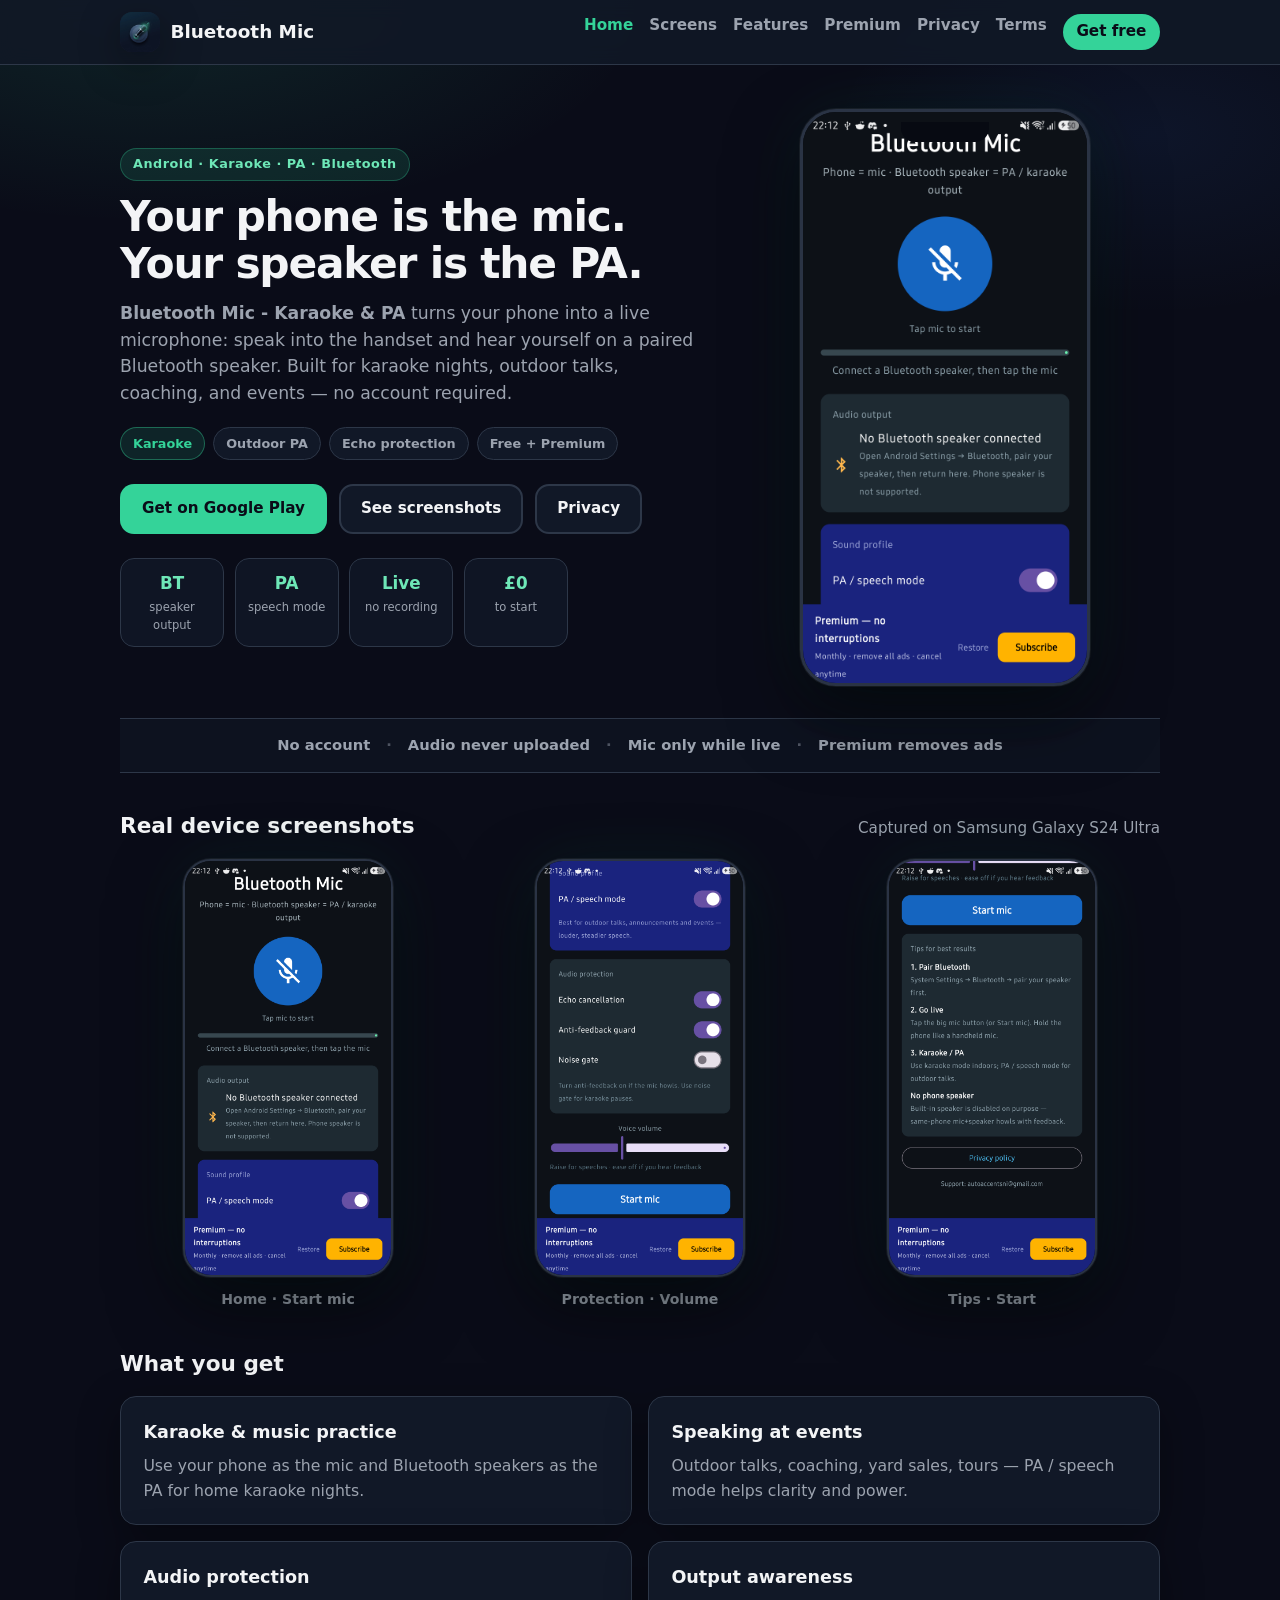
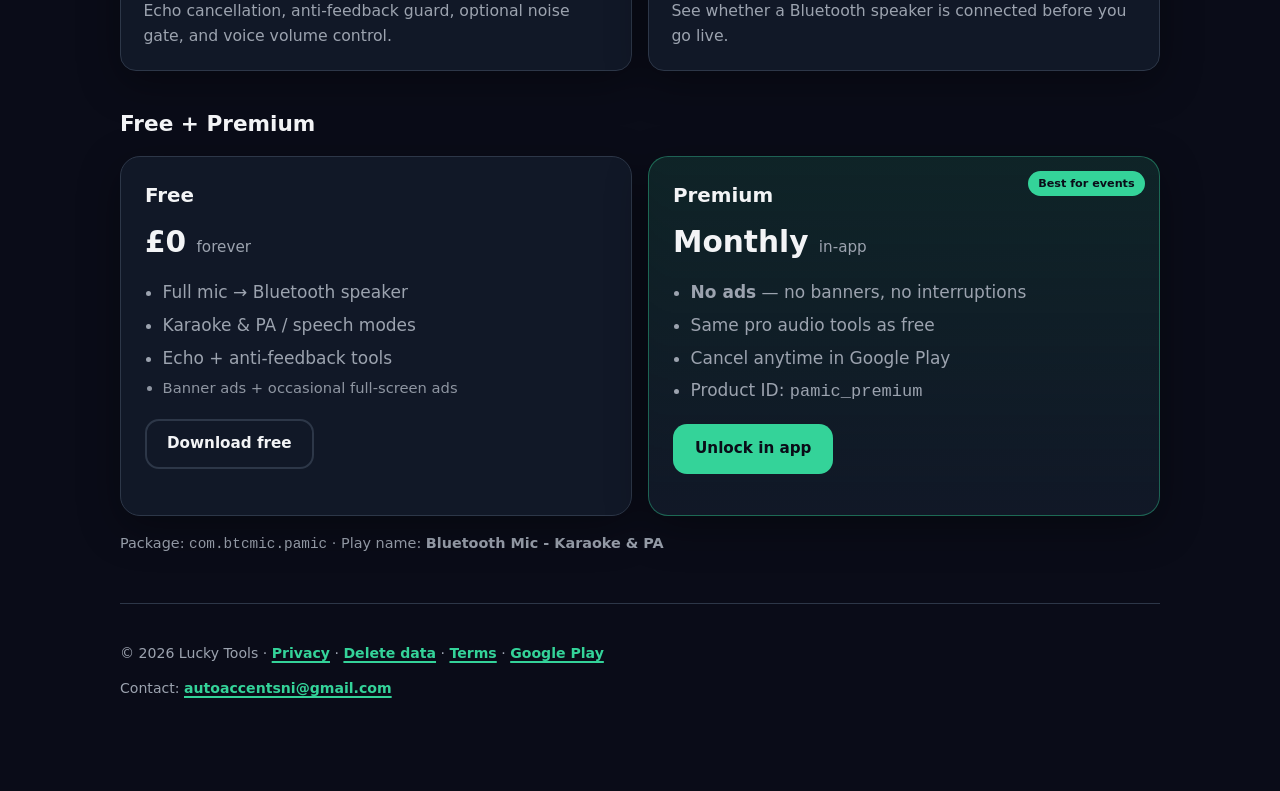
==== commit d7005397: "Remove duplicate Premium/Support screenshot from gallery" ====
--- a/index.html
+++ b/index.html
@@ -137,12 +137,6 @@
           </div>
           <figcaption>Tips · Start</figcaption>
         </figure>
-        <figure class="shot-card-phone">
-          <div class="phone-frame phone-frame-sm">
-            <img src="screenshots/04-bottom.png" alt="Premium and support" loading="lazy" width="280" height="560" />
-          </div>
-          <figcaption>Premium · Support</figcaption>
-        </figure>
       </div>
     </section>
 
